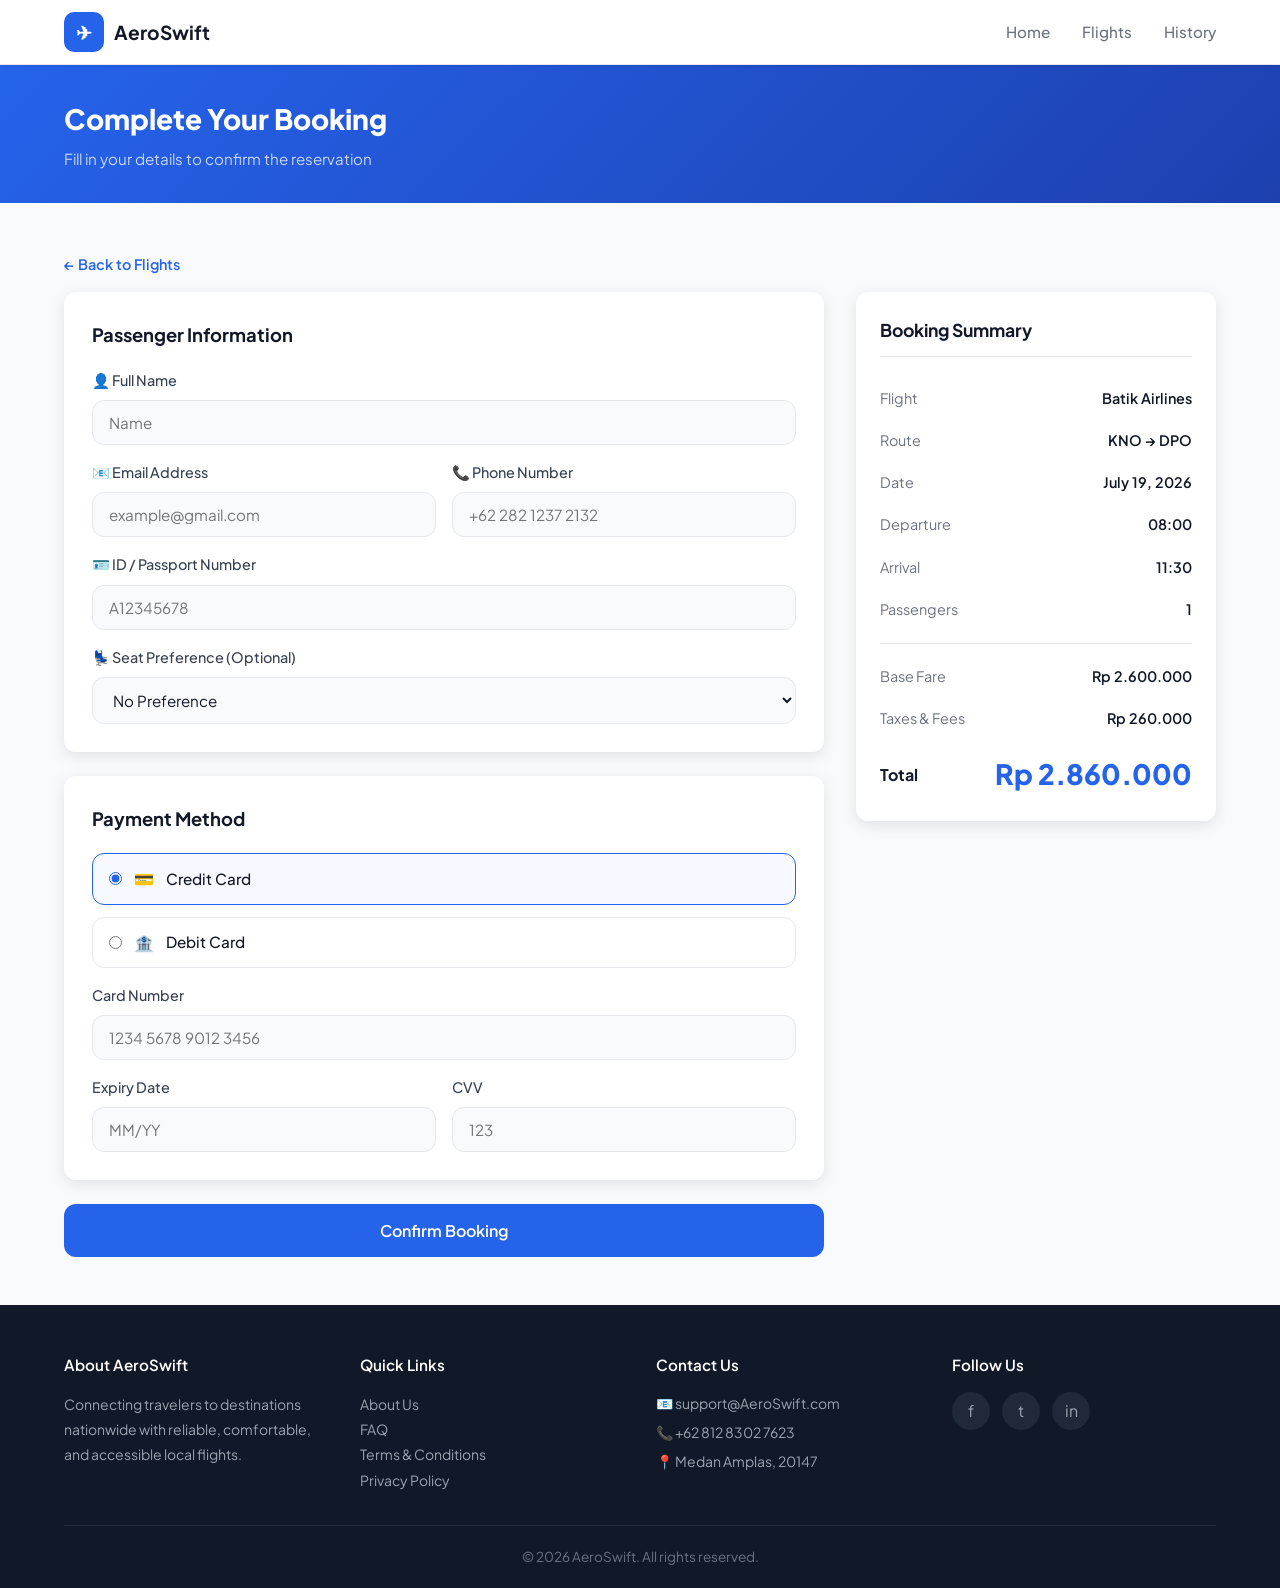
==== booking.html @ 76ec709b "Menambahkan file uts mengubah pengerjaan tim dari metode konvensional ke pengerjaan cloud berbasis g" ====
<!DOCTYPE html>
<html lang="en">
<head>
  <meta charset="UTF-8" />
  <meta name="viewport" content="width=device-width, initial-scale=1.0" />
  <title>AeroSwift – Complete Your Booking</title>
  <link rel="stylesheet" href="style.css" />
</head>
<body>

  <nav class="navbar">
    <div class="container navbar-inner">
      <a href="index.html" class="navbar-brand">
        <div class="brand-icon">✈</div>
        AeroSwift
      </a>
      <ul class="navbar-links">
        <li><a href="index.html">Home</a></li>
        <li><a href="flight.html">Flights</a></li>
        <li><a href="history.html">History</a></li>
    </div>
  </nav>

  <div class="page-header">
    <div class="container">
      <h1>Complete Your Booking</h1>
      <p>Fill in your details to confirm the reservation</p>
    </div>
  </div>

  <main>
    <section class="page-section">
      <div class="container">

        <a href="flight.html" class="back-link">← Back to Flights</a>

        <div class="booking-layout">

          <!-- LEFT: FORM -->
          <div>
            <form action="history.html" method="get">

              <!-- Passenger Information -->
              <div class="card booking-section">
                <div class="card-body">
                  <h2 class="card-title">Passenger Information</h2>
                  <div class="form-grid">
                    <div class="form-group full-width">
                      <label class="form-label" for="fullName">👤 Full Name</label>
                      <input type="text" id="fullName" name="fullName" class="form-input"
                             placeholder="Name" required />
                    </div>
                    <div class="form-group">
                      <label class="form-label" for="email">📧 Email Address</label>
                      <input type="email" id="email" name="email" class="form-input"
                             placeholder="example@gmail.com" required />
                    </div>
                    <div class="form-group">
                      <label class="form-label" for="phone">📞 Phone Number</label>
                      <input type="tel" id="phone" name="phone" class="form-input"
                             placeholder="+62 282 1237 2132" required />
                    </div>
                    <div class="form-group full-width">
                      <label class="form-label" for="idNumber">🪪 ID / Passport Number</label>
                      <input type="text" id="idNumber" name="idNumber" class="form-input"
                             placeholder="A12345678" required />
                    </div>
                    <div class="form-group full-width">
                      <label class="form-label" for="seatPref">💺 Seat Preference (Optional)</label>
                      <select id="seatPref" name="seatPref" class="form-select">
                        <option value="any">No Preference</option>
                        <option value="window">Window Seat</option>
                        <option value="aisle">Aisle Seat</option>
                        <option value="middle">Middle Seat</option>
                      </select>
                    </div>
                  </div>
                </div>
              </div>

              <!-- Payment Method -->
              <div class="card booking-section">
                <div class="card-body">
                  <h2 class="card-title">Payment Method</h2>

                  <label class="payment-option">
                    <input type="radio" name="paymentMethod" value="credit" checked />
                    💳 <span>Credit Card</span>
                  </label>
                  <label class="payment-option">
                    <input type="radio" name="paymentMethod" value="debit" />
                    🏦 <span>Debit Card</span>
                  </label>

                  <div class="form-grid" style="margin-top:1rem">
                    <div class="form-group full-width">
                      <label class="form-label" for="cardNumber">Card Number</label>
                      <input type="text" id="cardNumber" name="cardNumber" class="form-input"
                             placeholder="1234 5678 9012 3456" maxlength="19" required />
                    </div>
                    <div class="form-group">
                      <label class="form-label" for="expiry">Expiry Date</label>
                      <input type="text" id="expiry" name="expiry" class="form-input"
                             placeholder="MM/YY" maxlength="5" required />
                    </div>
                    <div class="form-group">
                      <label class="form-label" for="cvv">CVV</label>
                      <input type="text" id="cvv" name="cvv" class="form-input"
                             placeholder="123" maxlength="4" required />
                    </div>
                  </div>
                </div>
              </div>

              <button type="submit" class="btn btn-primary btn-full btn-lg">Confirm Booking</button>

            </form>
          </div>

          <!-- RIGHT: SUMMARY -->
          <div>
            <div class="booking-summary">
              <h2 class="section-heading">Booking Summary</h2>

              <div class="summary-row">
                <span class="label">Flight</span>
                <span class="value">Batik Airlines</span>
              </div>
              <div class="summary-row">
                <span class="label">Route</span>
                <span class="value">KNO → DPO</span>
              </div>
              <div class="summary-row">
                <span class="label">Date</span>
                <span class="value">July 19, 2026</span>
              </div>
              <div class="summary-row">
                <span class="label">Departure</span>
                <span class="value">08:00</span>
              </div>
              <div class="summary-row">
                <span class="label">Arrival</span>
                <span class="value">11:30</span>
              </div>
              <div class="summary-row">
                <span class="label">Passengers</span>
                <span class="value">1</span>
              </div>

              <hr class="summary-divider" />

              <div class="summary-row">
                <span class="label">Base Fare</span>
                <span class="value">Rp 2.600.000</span>
              </div>
              <div class="summary-row">
                <span class="label">Taxes &amp; Fees</span>
                <span class="value">Rp 260.000</span>
              </div>

              <div class="summary-total">
                <span class="label">Total</span>
                <span class="amount">Rp 2.860.000</span>
              </div>
            </div>
          </div>

        </div>
      </div>
    </section>
  </main>

  <footer id="contact">
    <div class="container">
      <div class="footer-grid">
        <div class="footer-col">
          <h4>About AeroSwift</h4>
          <p>Connecting travelers to destinations nationwide with reliable, comfortable, and accessible local flights.</p>
        </div>
        <div class="footer-col">
          <h4>Quick Links</h4>
          <ul>
            <li><a href="#">About Us</a></li>
            <li><a href="#">FAQ</a></li>
            <li><a href="#">Terms &amp; Conditions</a></li>
            <li><a href="#">Privacy Policy</a></li>
          </ul>
        </div>
        <div class="footer-col">
          <h4>Contact Us</h4>
          <div class="footer-contact-item">📧 support@AeroSwift.com</div>
          <div class="footer-contact-item">📞 +62 812 8302 7623</div>
          <div class="footer-contact-item">📍 Medan Amplas,  20147</div>
        </div>
        <div class="footer-col">
          <h4>Follow Us</h4>
          <div class="footer-social">
            <a href="https://www.facebook.com/">f</a>
            <a href="https://x.com/">t</a>
            <a href="https://linkedin.com/">in</a>
          </div>
        </div>
      </div>
      <div class="footer-bottom">&copy; 2026 AeroSwift. All rights reserved.</div>
    </div>
  </footer>

</body>
</html>
---- style.css ----
/*  Google Fonts  */
@import url('https://fonts.googleapis.com/css2?family=Plus+Jakarta+Sans:wght@400;500;600;700;800&display=swap');

/*  CSS Variables  */
:root {
  --primary:        #2563EB;
  --primary-dark:   #1D4ED8;
  --secondary:      #60A5FA;
  --bg:             #F8FAFC;
  --card:           #ffffff;
  --text:           #111827;
  --text-muted:     #6B7280;
  --border:         #E5E7EB;
  --success:        #16A34A;
  --success-bg:     #F0FDF4;
  --warning:        #D97706;
  --warning-bg:     #FFFBEB;
  --danger:         #DC2626;
  --danger-bg:      #FEF2F2;
  --radius:         0.75rem;
  --shadow-sm:      0 1px 3px rgba(0,0,0,.08);
  --shadow-md:      0 4px 16px rgba(0,0,0,.10);
  --shadow-lg:      0 8px 32px rgba(0,0,0,.14);
}


* {
  margin: 0;
  padding: 0;
  box-sizing: border-box;
}

html {
  font-size: 16px;
  scroll-behavior: smooth;
}

body {
  font-family: 'Plus Jakarta Sans', sans-serif;
  background: var(--bg);
  color: var(--text);
  line-height: 1.6;
  min-height: 100vh;
  display: flex;
  flex-direction: column;
}

a {
  color: inherit;
  text-decoration:none;
}

img {
  max-width: 100%;
  display: block;
}

button {
  cursor: pointer;
  font-family: inherit;
}

input, select, textarea {
  font-family: inherit;
}

/*  Layout  */
.container {
  max-width: 1200px;
  margin: 0 auto;
  padding: 0 1.5rem;
}

main {
  flex: 1;
}

.page-section {
  padding: 3rem 0;
}

/*  NAVBAR  */
.navbar {
  background: #fff;
  border-bottom: 1px solid var(--border);
  box-shadow: var(--shadow-sm);
  position: sticky;
  top: 0;
  z-index: 9999;
}

.navbar-inner {
  display: flex;
  align-items: center;
  justify-content: space-between;
  height: 64px;
}

.navbar-brand {
  display: flex;
  align-items: center;
  gap: .6rem;
  font-weight: 700;
  font-size: 1.2rem;
  color: var(--text);
}

.navbar-brand .brand-icon {
  width: 40px;
  height: 40px;
  background: var(--primary);
  border-radius: 10px;
  display: flex;
  align-items: center;
  justify-content: center;
  font-size: 1.2rem;
  color: white;
}

.navbar-links {
  display: flex;
  gap: 2rem;
  list-style: none;
}

.navbar-links a {
  color: var(--text-muted);
  font-weight: 500;
  font-size: .95rem;
  transition: color .2s;
  padding: .25rem 0;
  border-bottom: 2px solid transparent;
}

.navbar-links a:hover,
.navbar-links a.active {
  color: var(--primary);
  border-bottom-color: var(--primary);
}

/*  FOOTER  */
footer {
  background: #111827;
  color: #fff;
  margin-top: auto;
}

.footer-grid {
  display: grid;
  grid-template-columns: repeat(auto-fit, minmax(180px, 1fr));
  gap: 2rem;
  padding: 3rem 0 2rem;
}

.footer-col h4 {
  font-size: .95rem;
  font-weight: 600;
  margin-bottom: .9rem;
  color: #fff;
}

.footer-col p,
.footer-col li,
.footer-col a {
  font-size: .875rem;
  color: #9CA3AF;
  line-height: 1.8;
}

.footer-col ul { list-style: none; }

.footer-col a:hover { color: #fff; }

.footer-contact-item {
  display: flex;
  align-items: center;
  gap: .5rem;
  color: #9CA3AF;
  font-size: .875rem;
  margin-bottom: .4rem;
}

.footer-social {
  display: flex;
  gap: .75rem;
  margin-top: .5rem;
}

.footer-social a {
  width: 38px;
  height: 38px;
  background: #1F2937;
  border-radius: 50%;
  display: flex;
  align-items: center;
  justify-content: center;
  transition: background .2s;
  font-size: 1rem;
}

.footer-social a:hover { background: var(--primary); }

.footer-bottom {
  border-top: 1px solid #1F2937;
  padding: 1.25rem 0;
  text-align: center;
  color: #6B7280;
  font-size: .85rem;
}

/*  BUTTONS  */
.btn {
  display: inline-flex;
  align-items: center;
  justify-content: center;
  gap: .5rem;
  padding: .75rem 1.5rem;
  border-radius: var(--radius);
  font-weight: 600;
  font-size: .95rem;
  border: none;
  transition: background .2s, transform .1s, box-shadow .2s;
}

.btn:active { transform: scale(.98); }

.btn-primary {
  background: var(--primary);
  color: #fff;
}

.btn-primary:hover { background: var(--primary-dark); box-shadow: 0 4px 12px rgba(37,99,235,.35); }

.btn-outline {
  background: transparent;
  color: var(--text);
  border: 1.5px solid var(--border);
}

.btn-outline:hover { background: var(--bg); }

.btn-full { width: 100%; }

.btn-lg { padding: 1rem 2rem; font-size: 1rem; }

/*  FORM ELEMENTS  */
.form-group { display: flex; flex-direction: column; gap: .5rem; }

.form-label {
  font-size: .9rem;
  font-weight: 500;
  color: #374151;
  display: flex;
  align-items: center;
  gap: .4rem;
}

.form-input,
.form-select {
  width: 100%;
  padding: .75rem 1rem;
  background: #F9FAFB;
  border: 1.5px solid var(--border);
  border-radius: var(--radius);
  font-size: .95rem;
  color: var(--text);
  outline: none;
  transition: border-color .2s, box-shadow .2s;
}

.form-input:focus,
.form-select:focus {
  border-color: var(--primary);
  box-shadow: 0 0 0 3px rgba(37,99,235,.12);
  background: #fff;
}

/*  CARD  */
.card {
  background: var(--card);
  border-radius: var(--radius);
  box-shadow: var(--shadow-md);
  overflow: hidden;
}

.card-body { padding: 1.75rem; }

.card-title {
  font-size: 1.15rem;
  font-weight: 700;
  color: var(--text);
  margin-bottom: 1.25rem;
}

/*  BADGE  */
.badge {
  display: inline-flex;
  align-items: center;
  gap: .3rem;
  padding: .25rem .75rem;
  border-radius: 999px;
  font-size: .8rem;
  font-weight: 600;
}

.badge-success {
  background: var(--success-bg);
  color: var(--success);
}

.badge-warning {
  background: var(--warning-bg);
  color: var(--warning);
}

.badge-danger  {
  background: var(--danger-bg); 
  color: var(--danger); 
}

/* HOME PAGE */
.hero {
  background: linear-gradient(135deg, var(--primary) 0%, #1E40AF 60%, #312E81 100%);
  color: #fff;
  padding: 5rem 0 4rem;
  position: relative;
  overflow: hidden;
}

.hero::before {
  content: '';
  position: absolute;
  inset: 0;
  background: url("data:image/svg+xml,%3Csvg width='60' height='60' xmlns='http://www.w3.org/2000/svg'%3E%3Ccircle cx='30' cy='30' r='1.5' fill='rgba(255,255,255,.08)'/%3E%3C/svg%3E") repeat;
}

.hero-content { position: relative; z-index: 1; text-align: center; }

.hero h1 {
  font-size: clamp(2rem, 5vw, 3.25rem);
  font-weight: 800;
  margin-bottom: .75rem;
  letter-spacing: -.02em;
}

.hero p {
  font-size: 1.1rem;
  color: rgba(255,255,255,.8);
  margin-bottom: 2.5rem;
}

.search-form-card {
  background: #fff;
  border-radius: 1.25rem;
  box-shadow: var(--shadow-lg);
  padding: 2rem;
  max-width: 900px;
  margin: 0 auto;
}

.search-grid {
  display: grid;
  grid-template-columns: repeat(auto-fit, minmax(200px, 1fr));
  gap: 1.25rem;
  margin-bottom: 1.5rem;
}

/* Destinations Section */
.section-title {
  font-size: 1.75rem;
  font-weight: 800;
  color: var(--text);
  margin-bottom: 1.75rem;
}

.destinations-grid {
  display: grid;
  grid-template-columns: repeat(auto-fit, minmax(280px, 1fr));
  gap: 1.5rem;
}

.destination-card {
  background: var(--card);
  border-radius: var(--radius);
  box-shadow: var(--shadow-md);
  overflow: hidden;
  transition: transform .25s, box-shadow .25s;
}

.destination-card:hover {
  transform: translateY(-4px);
  box-shadow: var(--shadow-lg);
}

.destination-card img {
  width: 100%;
  height: 200px;
  object-fit: cover;
  display: block;
}

.destination-card-body { padding: 1.25rem; }

.destination-card-body h3 { font-weight: 700; font-size: 1.05rem; }
.destination-card-body p  { color: var(--text-muted); font-size: .875rem; margin-top: .2rem; }

.destination-card-footer {
  display: flex;
  align-items: center;
  justify-content: space-between;
  margin-top: 1rem;
}


.price-tag {
  font-size: 0.9rem;
  font-weight: 600;
  color: var(--primary);
  background: rgba(37, 99, 235, 0.1);
  padding: 6px 20px;
  border-radius: 999px;
  display: inline-block;
}


/*  TRAVEL VIDEO SECTION  */
.travel-video-section {
  padding-top: 3rem ;
  padding-bottom: 10rem;
  padding-left: 0;
  padding-right: 0;
}

.travel-video-wrapper {
  display: grid;
  grid-template-columns: 1.2fr 1fr;
  gap: 3rem;
  align-items: center;
}

.travel-video {
  position: relative;
  overflow: hidden;
  border-radius: 1.5rem;
  box-shadow:
  0 10px 30px rgba(0, 0, 0, 0.15),
  0 20px 60px rgba(37, 99, 235, 0.18);

}

.travel-video video {
  width: 100%;
  height: 100%;
  object-fit: cover;
  display: block;
  transform: scale(1.05);
}

.travel-content h2 {
  font-size: 2.2rem;
  line-height: 1.2;
  margin-bottom: 1rem;
  color: var(--primary-dark);
}

.travel-content p {
  color: var(--text-muted);
  margin-bottom: 1.5rem;
  font-size: 1rem;
}

.travel-features {
  display: flex;
  flex-direction: column;
  gap: 1rem;
  margin-bottom: 2rem;
}

.travel-feature {
  background: #fff;
  border: 1px solid var(--border);
  padding: 1rem 1.2rem;
  border-radius: var(--radius);
  font-weight: 600;
  box-shadow: var(--shadow-sm);
}




/* FLIGHT (SEARCH RESULTS) PAGE */
.results-layout {
  display: flex;
  gap: 1.5rem;
  align-items: flex-start;
}

.filters-panel {
  width: 280px;
  flex-shrink: 0;
  background: var(--card);
  border-radius: var(--radius);
  box-shadow: var(--shadow-md);
  padding: 1.5rem;
  position: sticky;
  top: 80px;
}

.filters-panel h3 {
  font-size: 1rem;
  font-weight: 700;
  margin-bottom: 1.5rem;
  display: flex;
  align-items: center;
  gap: .5rem;
}

.filter-group { margin-bottom: 1.5rem; }

.filter-group label {
  display: block;
  font-size: .875rem;
  font-weight: 600;
  color: #374151;
  margin-bottom: .6rem;
}

.filter-group input[type="range"] {
  width: 100%;
  accent-color: var(--primary);
}

.range-labels {
  display: flex;
  justify-content: space-between;
  font-size: .8rem;
  color: var(--text-muted);
  margin-top: .25rem;
}

.flights-list { flex: 1; display: flex; flex-direction: column; gap: 1rem; }

.flight-card {
  background: var(--card);
  border-radius: var(--radius);
  box-shadow: var(--shadow-md);
  padding: 1.5rem;
  display: flex;
  align-items: center;
  justify-content: space-between;
  gap: 1rem;
  transition: box-shadow .2s;
}

.flight-card-sold {
  background: var(--card);
  border-radius: var(--radius);
  box-shadow: var(--shadow-md);
  padding: 1.5rem;
  display: flex;
  align-items: center;
  justify-content: space-between;
  gap: 1rem;
  position: relative;
  overflow: hidden;
  pointer-events: none;
}

/* semua isi card jadi abu */
.flight-card-sold > * {
  filter: grayscale(100%);
  opacity: 0.7;
}

/* badge sold out  */
.flight-card-sold::before {
  content: "SOLD OUT";
  position: absolute;
  top: 15px;
  right: -35px;

  background: rgb(196, 27, 27);
  color: white;

  padding: 0.4rem 3rem;
  font-size: 0.8rem;
  font-weight: 700;
  letter-spacing: 1px;

  transform: rotate(35deg);

  z-index: 10;
}

.flight-card:hover { box-shadow: var(--shadow-lg); }

.flight-card-left {
  display: flex;
  align-items: center;
  gap: 1.25rem;
  flex: 1;
}

.airline-logo { font-size: 2.5rem; }

.flight-info { flex: 1; }

.airline-name { font-weight: 700; margin-bottom: .5rem; }

.flight-times {
  display: flex;
  align-items: center;
  gap: 1.5rem;
}

.time-block { text-align: center; }

.time-big { font-size: 1.4rem; font-weight: 800; }
.time-sub { font-size: .8rem; color: var(--text-muted); margin-top: .15rem; }

.flight-route-line {
  flex: 1;
  display: flex;
  flex-direction: column;
  align-items: center;
  gap: .2rem;
}

.route-label { font-size: .8rem; color: var(--text-muted); }

.route-track {
  width: 100%;
  height: 2px;
  background: var(--border);
  position: relative;
}

.route-track::after {
  content: '✈';
  position: absolute;
  top: 50%;
  left: 50%;
  transform: translate(-50%, -50%);
  background: #fff;
  color: var(--primary);
  font-size: .85rem;
  padding: 0 4px;
}

.flight-card-right {
  display: flex;
  flex-direction: column;
  align-items: flex-end;
  gap: .75rem;
}

.flight-price {
  font-size: 1.3rem;
  font-weight: 800;
  color: var(--primary);
}

/*  FLIGHT DETAIL PAGE  */
.back-link {
  display: inline-flex;
  align-items: center;
  gap: .4rem;
  color: var(--primary);
  font-weight: 600;
  font-size: .9rem;
  margin-bottom: 1rem;
  transition: opacity .2s;
}
.back-link:hover { opacity: .7; }

.detail-grid {
  display: grid;
  grid-template-columns: 1fr 1fr 1fr;
  gap: 2rem;
  margin-bottom: 2rem;
  text-align: center;
}

.detail-col .label { font-size: .875rem; color: var(--text-muted); margin-bottom: .4rem; }
.detail-col .big-time { font-size: 2.25rem; font-weight: 800; }
.detail-col .city    { color: var(--text-muted); font-size: .9rem; margin-top: .2rem; }

.detail-center-col {
  display: flex;
  flex-direction: column;
  align-items: center;
  justify-content: center;
}

.detail-meta-grid {
  display: grid;
  grid-template-columns: 1fr 1fr;
  gap: 1rem;
  padding: 1.25rem;
  background: var(--bg);
  border-radius: var(--radius);
}

.meta-item {
  display: flex;
  align-items: flex-start;
  gap: .75rem;
}

.meta-icon { font-size: 1.1rem; color: var(--primary); margin-top: .15rem; }

.meta-label { font-size: .8rem; color: var(--text-muted); }
.meta-value { font-weight: 600; font-size: .95rem; }

.info-row {
  display: flex;
  justify-content: space-between;
  align-items: center;
  padding: .85rem 0;
  border-bottom: 1px solid var(--border);
  font-size: .95rem;
}

.info-row:last-child { border-bottom: none; }
.info-row span:first-child { color: var(--text-muted); }
.info-row span:last-child  { font-weight: 600; }

.price-summary { border-top: 1px solid var(--border); padding-top: 1rem; margin-top: 1rem; }
.price-row { display: flex; justify-content: space-between; margin-bottom: .5rem; }
.price-row.total { font-weight: 800; font-size: 1.1rem; padding-top: .75rem; border-top: 1px solid var(--border); margin-top: .75rem; }
.price-row.total .amount { color: var(--primary); font-size: 1.6rem; }

/*  BOOKING PAGE  */
.booking-layout {
  display: grid;
  grid-template-columns: 1fr 360px;
  gap: 2rem;
  align-items: flex-start;
}

.booking-section { margin-bottom: 1.5rem; }

.section-heading {
  font-size: 1.1rem;
  font-weight: 700;
  margin-bottom: 1.25rem;
  padding-bottom: .75rem;
  border-bottom: 1px solid var(--border);
}

.form-grid { display: grid; grid-template-columns: 1fr 1fr; gap: 1rem; }
.form-grid .full-width { grid-column: 1 / -1; }

.payment-option {
  display: flex;
  align-items: center;
  gap: .75rem;
  padding: .75rem 1rem;
  border: 1.5px solid var(--border);
  border-radius: var(--radius);
  cursor: pointer;
  margin-bottom: .75rem;
  transition: border-color .2s;
}

.payment-option:has(input:checked) {
  border-color: var(--primary);
  background: rgba(37,99,235,.04);
}

.payment-option input { accent-color: var(--primary); }
.payment-option span { font-weight: 500; font-size: .95rem; }

/* Booking Summary Sidebar */
.booking-summary {
  background: var(--card);
  border-radius: var(--radius);
  box-shadow: var(--shadow-md);
  padding: 1.5rem;
  position: sticky;
  top: 80px;
}

.summary-row {
  display: flex;
  justify-content: space-between;
  padding: .6rem 0;
  font-size: .9rem;
}

.summary-row .label { color: var(--text-muted); }
.summary-row .value { font-weight: 600; }

.summary-divider { border: none; border-top: 1px solid var(--border); margin: .75rem 0; }

.summary-total {
  display: flex;
  justify-content: space-between;
  align-items: center;
  padding-top: .75rem;
}

.summary-total .label { font-weight: 700; font-size: 1rem; }
.summary-total .amount { font-size: 1.75rem; font-weight: 800; color: var(--primary); }

/* ==========================================
   HISTORY PAGE
   ========================================== */
.history-card {
  background: var(--card);
  border-radius: var(--radius);
  box-shadow: var(--shadow-md);
  overflow: hidden;
  transition: box-shadow .2s;
}

.history-card:hover { box-shadow: var(--shadow-lg); }

.history-card-header {
  display: flex;
  justify-content: space-between;
  align-items: flex-start;
  padding: 1.5rem 1.5rem .75rem;
}

.booking-airline { font-size: 1.15rem; font-weight: 700; }
.booking-id      { font-size: .8rem; color: var(--text-muted); margin-top: .2rem; }
.booking-price   { font-size: 1.6rem; font-weight: 800; color: var(--primary); }

.history-card-meta {
  display: grid;
  grid-template-columns: repeat(auto-fit, minmax(180px, 1fr));
  gap: 1rem;
  padding: .75rem 1.5rem 1.25rem;
}

.meta-item-history {
  display: flex;
  align-items: flex-start;
  gap: .6rem;
}

.meta-item-history .icon {
  color: var(--primary);
  font-size: .95rem;
  margin-top: .2rem;
}

.meta-item-history .info-label {
  font-size: .78rem;
  color: var(--text-muted);
}

.meta-item-history .info-value {
  font-size: .9rem;
  font-weight: 600;
  margin-top: .1rem;
}

.history-card-actions {
  display: flex;
  gap: .75rem;
  padding: 1rem 1.5rem;
  border-top: 1px solid var(--border);
}

.history-card-actions .btn { flex: 1; padding: .65rem 1rem; font-size: .9rem; }

/* Empty State */
.empty-state {
  text-align: center;
  padding: 5rem 2rem;
  background: var(--card);
  border-radius: var(--radius);
  box-shadow: var(--shadow-md);
}

.empty-state .empty-icon { font-size: 4rem; margin-bottom: 1rem; opacity: .4; }
.empty-state h2 { font-size: 1.25rem; font-weight: 700; margin-bottom: .5rem; }
.empty-state p  { color: var(--text-muted); margin-bottom: 1.5rem; }

/* Modal */
.modal-overlay {
  position: fixed;
  inset: 0;
  background: rgba(0,0,0,.55);
  display: flex;
  align-items: center;
  justify-content: center;
  z-index: 500;
  padding: 1rem;
  opacity: 0;
  pointer-events: none;
  transition: opacity .25s;
}

.modal-overlay.open {
  opacity: 1;
  pointer-events: all;
}

.modal {
  background: #fff;
  border-radius: 1rem;
  box-shadow: var(--shadow-lg);
  max-width: 600px;
  width: 100%;
  max-height: 90vh;
  overflow-y: auto;
}

.modal-header {
  display: flex;
  justify-content: space-between;
  align-items: flex-start;
  padding: 1.5rem;
  border-bottom: 1px solid var(--border);
}

.modal-header h2 { font-size: 1.3rem; font-weight: 700; }
.modal-header p  { color: var(--text-muted); font-size: .85rem; margin-top: .2rem; }

.modal-close {
  background: none;
  border: none;
  font-size: 1.5rem;
  color: var(--text-muted);
  line-height: 1;
  cursor: pointer;
  transition: color .2s;
}
.modal-close:hover { color: var(--text); }

.modal-body { padding: 1.5rem; }

.modal-status {
  display: flex;
  align-items: center;
  justify-content: space-between;
  padding: .85rem 1rem;
  background: var(--success-bg);
  border-radius: var(--radius);
  margin-bottom: 1.25rem;
  font-weight: 600;
  color: var(--success);
}

.modal-footer {
  display: flex;
  gap: .75rem;
  margin-top: 1.5rem;
}

.modal-footer .btn { flex: 1; }

/* PAGE HEADER (inner pages) */
.page-header {
  background: linear-gradient(135deg, var(--primary), #1E40AF);
  color: #fff;
  padding: 2rem 0;
}

.page-header h1 { font-size: 1.75rem; font-weight: 800; }
.page-header p   { color: rgba(255,255,255,.75); margin-top: .3rem; font-size: .95rem; }

/*  TOAST / NOTIFICATION  */
.toast {
  position: fixed;
  bottom: 2rem;
  right: 2rem;
  background: #1F2937;
  color: #fff;
  padding: .9rem 1.4rem;
  border-radius: var(--radius);
  box-shadow: var(--shadow-lg);
  font-size: .9rem;
  font-weight: 500;
  z-index: 999;
  transform: translateY(4rem);
  opacity: 0;
  transition: transform .3s, opacity .3s;
}

.toast.show { transform: translateY(0); opacity: 1; }

/* RESPONSIVE */
@media (max-width: 1024px) {
  .booking-layout { grid-template-columns: 1fr; }
  .booking-summary { position: static; }
}

@media (max-width: 768px) {
  .results-layout { flex-direction: column; }
  .filters-panel  { width: 100%; position: static; }

  .detail-grid { grid-template-columns: 1fr; }

  .flight-card { flex-direction: column; align-items: stretch; }
  .flight-card-right { flex-direction: row; align-items: center; justify-content: space-between; }

  .navbar-links { gap: 1.2rem; }
}

@media (max-width: 600px) {
  .navbar-links { display: none; }
  .search-grid  { grid-template-columns: 1fr; }
  .form-grid    { grid-template-columns: 1fr; }
  .history-card-meta { grid-template-columns: 1fr 1fr; }
}

@media (max-width: 900px) {
  .travel-video-wrapper {
    grid-template-columns: 1fr;
  }

  .travel-content h2 {
    font-size: 1.8rem;
  }
}

.detail-panel {
  display: none;
}

.detail-panel:target {
  display: block;
}
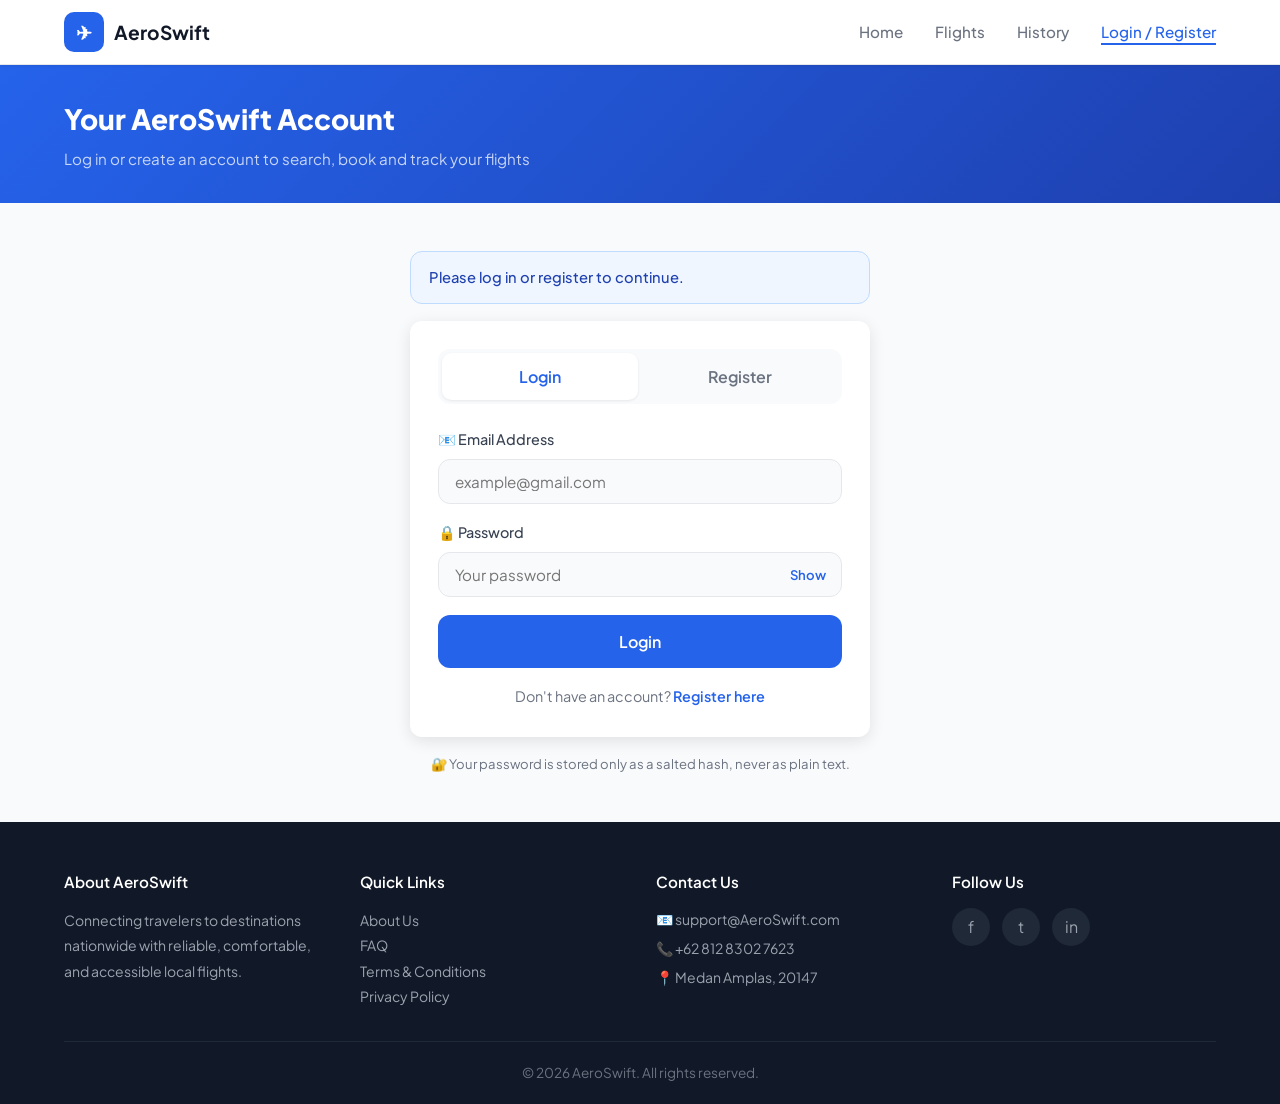
==== commit 36839cdb: "perubahan fitur" ====
--- a/booking.html
+++ b/booking.html
@@ -5,26 +5,37 @@
   <meta name="viewport" content="width=device-width, initial-scale=1.0" />
   <title>AeroSwift – Complete Your Booking</title>
   <link rel="stylesheet" href="style.css" />
+  <script src="data.js"></script>
+  <script src="auth.js"></script>
+  <script>Auth.requireLogin();</script>
 </head>
 <body>
-
   <nav class="navbar">
     <div class="container navbar-inner">
       <a href="index.html" class="navbar-brand">
         <div class="brand-icon">✈</div>
         AeroSwift
       </a>
+
+      <input type="checkbox" id="menu-toggle" class="menu-toggle">
+      <label for="menu-toggle" class="hamburger">
+        <span></span>
+        <span></span>
+        <span></span>
+      </label>
+
       <ul class="navbar-links">
         <li><a href="index.html">Home</a></li>
-        <li><a href="flight.html">Flights</a></li>
+        <li><a href="flight.html" class="active">Flights</a></li>
         <li><a href="history.html">History</a></li>
+      </ul>
     </div>
   </nav>
 
   <div class="page-header">
     <div class="container">
       <h1>Complete Your Booking</h1>
-      <p>Fill in your details to confirm the reservation</p>
+      <p>Fill in your details, choose your seats and pay to confirm the reservation</p>
     </div>
   </div>
 
@@ -32,49 +43,63 @@
     <section class="page-section">
       <div class="container">
 
-        <a href="flight.html" class="back-link">← Back to Flights</a>
-
-        <div class="booking-layout">
+        <a href="flight.html" class="back-link" id="backLink">← Back to Flights</a>
+
+        <div id="bookingError" class="empty-state" hidden>
+          <div class="empty-icon">⚠️</div>
+          <h2>We couldn't open this booking</h2>
+          <p id="bookingErrorMsg"></p>
+          <a href="flight.html" class="btn btn-primary" style="margin-top:1rem">Back to Flights</a>
+        </div>
+
+        <div class="booking-layout" id="bookingLayout">
 
           <!-- LEFT: FORM -->
           <div>
-            <form action="history.html" method="get">
-
-              <!-- Passenger Information -->
+            <form id="bookingForm" novalidate>
+
+              <div id="formAlert" class="alert alert-danger" role="alert" hidden></div>
+
+              <!-- Passenger Information (one card per passenger, generated by script.js) -->
               <div class="card booking-section">
                 <div class="card-body">
                   <h2 class="card-title">Passenger Information</h2>
+                  <div id="paxContainer"></div>
+                </div>
+              </div>
+
+              <!-- Contact -->
+              <div class="card booking-section">
+                <div class="card-body">
+                  <h2 class="card-title">Contact Details</h2>
                   <div class="form-grid">
-                    <div class="form-group full-width">
-                      <label class="form-label" for="fullName">👤 Full Name</label>
-                      <input type="text" id="fullName" name="fullName" class="form-input"
-                             placeholder="Name" required />
-                    </div>
                     <div class="form-group">
                       <label class="form-label" for="email">📧 Email Address</label>
-                      <input type="email" id="email" name="email" class="form-input"
-                             placeholder="example@gmail.com" required />
+                      <input type="email" id="email" name="email" class="form-input" placeholder="example@gmail.com" autocomplete="email" />
+                      <div class="field-error" id="emailErr" role="alert"></div>
                     </div>
                     <div class="form-group">
                       <label class="form-label" for="phone">📞 Phone Number</label>
-                      <input type="tel" id="phone" name="phone" class="form-input"
-                             placeholder="+62 282 1237 2132" required />
-                    </div>
-                    <div class="form-group full-width">
-                      <label class="form-label" for="idNumber">🪪 ID / Passport Number</label>
-                      <input type="text" id="idNumber" name="idNumber" class="form-input"
-                             placeholder="A12345678" required />
-                    </div>
-                    <div class="form-group full-width">
-                      <label class="form-label" for="seatPref">💺 Seat Preference (Optional)</label>
-                      <select id="seatPref" name="seatPref" class="form-select">
-                        <option value="any">No Preference</option>
-                        <option value="window">Window Seat</option>
-                        <option value="aisle">Aisle Seat</option>
-                        <option value="middle">Middle Seat</option>
-                      </select>
+                      <input type="tel" id="phone" name="phone" class="form-input" placeholder="+62 812 3456 7890" autocomplete="tel" />
+                      <div class="field-error" id="phoneErr" role="alert"></div>
                     </div>
                   </div>
+                </div>
+              </div>
+
+              <!-- Seats -->
+              <div class="card booking-section">
+                <div class="card-body">
+                  <h2 class="card-title">Seat Selection</h2>
+                  <p class="muted-text" id="seatHelp">Choose a passenger, then click an available seat.</p>
+                  <div class="seat-tabs" id="seatTabs" role="tablist"></div>
+                  <div class="seat-legend">
+                    <span><i class="seat-sample"></i> Available</span>
+                    <span><i class="seat-sample selected"></i> Selected</span>
+                    <span><i class="seat-sample taken"></i> Occupied</span>
+                  </div>
+                  <div class="seat-map" id="seatMap" aria-label="Seat map"></div>
+                  <div class="field-error" id="seatsErr" role="alert"></div>
                 </div>
               </div>
 
@@ -95,24 +120,28 @@
                   <div class="form-grid" style="margin-top:1rem">
                     <div class="form-group full-width">
                       <label class="form-label" for="cardNumber">Card Number</label>
-                      <input type="text" id="cardNumber" name="cardNumber" class="form-input"
-                             placeholder="1234 5678 9012 3456" maxlength="19" required />
+                      <input type="text" id="cardNumber" name="cardNumber" class="form-input" inputmode="numeric"
+                             placeholder="1234 5678 9012 3456" maxlength="19" autocomplete="cc-number" />
+                      <div class="field-error" id="cardNumberErr" role="alert"></div>
                     </div>
                     <div class="form-group">
                       <label class="form-label" for="expiry">Expiry Date</label>
-                      <input type="text" id="expiry" name="expiry" class="form-input"
-                             placeholder="MM/YY" maxlength="5" required />
+                      <input type="text" id="expiry" name="expiry" class="form-input" inputmode="numeric"
+                             placeholder="MM/YY" maxlength="5" autocomplete="cc-exp" />
+                      <div class="field-error" id="expiryErr" role="alert"></div>
                     </div>
                     <div class="form-group">
                       <label class="form-label" for="cvv">CVV</label>
-                      <input type="text" id="cvv" name="cvv" class="form-input"
-                             placeholder="123" maxlength="4" required />
+                      <input type="password" id="cvv" name="cvv" class="form-input" inputmode="numeric"
+                             placeholder="123" maxlength="3" autocomplete="cc-csc" />
+                      <div class="field-error" id="cvvErr" role="alert"></div>
                     </div>
                   </div>
-                </div>
-              </div>
-
-              <button type="submit" class="btn btn-primary btn-full btn-lg">Confirm Booking</button>
+                  <p class="muted-text" style="margin-top:.75rem">🔒 Card details are used only to process this payment. Only the last 4 digits are kept and the CVV is never stored.</p>
+                </div>
+              </div>
+
+              <button type="submit" class="btn btn-primary btn-full btn-lg" id="payBtn">Pay &amp; Confirm Booking</button>
 
             </form>
           </div>
@@ -122,45 +151,22 @@
             <div class="booking-summary">
               <h2 class="section-heading">Booking Summary</h2>
 
-              <div class="summary-row">
-                <span class="label">Flight</span>
-                <span class="value">Batik Airlines</span>
-              </div>
-              <div class="summary-row">
-                <span class="label">Route</span>
-                <span class="value">KNO → DPO</span>
-              </div>
-              <div class="summary-row">
-                <span class="label">Date</span>
-                <span class="value">July 19, 2026</span>
-              </div>
-              <div class="summary-row">
-                <span class="label">Departure</span>
-                <span class="value">08:00</span>
-              </div>
-              <div class="summary-row">
-                <span class="label">Arrival</span>
-                <span class="value">11:30</span>
-              </div>
-              <div class="summary-row">
-                <span class="label">Passengers</span>
-                <span class="value">1</span>
-              </div>
+              <div class="summary-row"><span class="label">Flight</span><span class="value" id="summaryAirline">–</span></div>
+              <div class="summary-row"><span class="label">Route</span><span class="value" id="summaryRoute">–</span></div>
+              <div class="summary-row"><span class="label">Date</span><span class="value" id="summaryDate">–</span></div>
+              <div class="summary-row"><span class="label">Departure</span><span class="value" id="summaryDepart">–</span></div>
+              <div class="summary-row"><span class="label">Arrival</span><span class="value" id="summaryArrive">–</span></div>
+              <div class="summary-row"><span class="label">Passengers</span><span class="value" id="summaryPax">–</span></div>
+              <div class="summary-row"><span class="label">Seats</span><span class="value" id="summarySeats">–</span></div>
 
               <hr class="summary-divider" />
 
-              <div class="summary-row">
-                <span class="label">Base Fare</span>
-                <span class="value">Rp 2.600.000</span>
-              </div>
-              <div class="summary-row">
-                <span class="label">Taxes &amp; Fees</span>
-                <span class="value">Rp 260.000</span>
-              </div>
+              <div class="summary-row"><span class="label" id="summaryBaseLabel">Base Fare</span><span class="value" id="summaryBaseFare">–</span></div>
+              <div class="summary-row"><span class="label">Taxes &amp; Fees (10%)</span><span class="value" id="summaryTaxes">–</span></div>
 
               <div class="summary-total">
                 <span class="label">Total</span>
-                <span class="amount">Rp 2.860.000</span>
+                <span class="amount" id="summaryTotal">–</span>
               </div>
             </div>
           </div>
@@ -204,6 +210,6 @@
       <div class="footer-bottom">&copy; 2026 AeroSwift. All rights reserved.</div>
     </div>
   </footer>
-
+<script src="script.js"></script>
 </body>
 </html>
--- a/style.css
+++ b/style.css
@@ -22,6 +22,7 @@
   --shadow-sm:      0 1px 3px rgba(0,0,0,.08);
   --shadow-md:      0 4px 16px rgba(0,0,0,.10);
   --shadow-lg:      0 8px 32px rgba(0,0,0,.14);
+  --overlay-dark:   rgba(15,23,42,.65);
 }
 
 
@@ -130,14 +131,9 @@
   font-size: .95rem;
   transition: color .2s;
   padding: .25rem 0;
-  border-bottom: 2px solid transparent;
-}
-
-.navbar-links a:hover,
-.navbar-links a.active {
-  color: var(--primary);
-  border-bottom-color: var(--primary);
-}
+
+}
+
 
 /*  FOOTER  */
 footer {
@@ -1003,7 +999,7 @@
 }
 
 @media (max-width: 600px) {
-  .navbar-links { display: none; }
+
   .search-grid  { grid-template-columns: 1fr; }
   .form-grid    { grid-template-columns: 1fr; }
   .history-card-meta { grid-template-columns: 1fr 1fr; }
@@ -1019,10 +1015,585 @@
   }
 }
 
-.detail-panel {
+.menu-toggle {
   display: none;
 }
 
-.detail-panel:target {
+
+
+/* HOVER UNTUK NAVIGASI DEKSTOP */
+@media (min-width: 769px){ 
+
+  .navbar-links a {
+    position: relative;
+  }
+
+  .navbar-links a::after {
+    content: '';
+    position: absolute;
+    bottom: 0;
+    left: 0;
+    width: 100%;
+    height: 2px; 
+    background-color: var(--primary);
+    transform: scaleX(0); 
+    transform-origin: bottom right;
+    transition: transform 0.3s ease-out; 
+  }
+
+  .navbar-links a:hover,
+  .navbar-links a.active {
+    color: var(--primary);
+  }
+
+  .navbar-links a:hover::after,
+  .navbar-links a.active::after {
+    transform: scaleX(1); 
+    transform-origin: bottom left;
+  }
+}
+
+/* HOVER UNTUK NAVIGASI MOBILE */
+
+.hamburger {
+  display: none;
+  flex-direction: column;
+  gap: 5px;
+  cursor: pointer;
+  z-index: 1000; 
+}
+
+
+.hamburger span {
   display: block;
-}
+  width: 25px;
+  height: 3px;
+  background-color: var(--text);
+  border-radius: 3px;
+  transition: transform 0.3s, opacity 0.3s;
+}
+
+@media (max-width: 768px) {
+  .hamburger {
+    display: flex; 
+  }
+
+ 
+  .navbar-links {
+    position: absolute;
+    top: 64px; 
+    left: 0;
+    width: 100%;
+    background-color: #fff;
+    flex-direction: column;
+    gap: 0;
+    padding: 1rem 0;
+    box-shadow: var(--shadow-md);
+    transform: translateY(-150%); 
+    opacity: 0;
+    transition: transform 0.3s ease-in-out, opacity 0.3s ease-in-out;
+    z-index: 999999;
+  }
+
+  .navbar-links li {
+    width: 100%;
+    text-align: center;
+  }
+
+  .navbar-links a {
+    display: block;
+    padding: 1rem;
+  }
+
+  .navbar-links a:hover,
+  .navbar-links a.active {
+    color: var(--primary);
+    background-color: #f2f8ff; /* Efek highlight background khusus HP */
+  }
+
+  .menu-toggle:checked ~ .navbar-links {
+    transform: translateY(0);
+    opacity: 1;
+  }
+
+ 
+  .menu-toggle:checked ~ .hamburger span:nth-child(1) {
+    transform: translateY(8px) rotate(45deg);
+  }
+  .menu-toggle:checked ~ .hamburger span:nth-child(2) {
+    opacity: 0;
+  }
+  .menu-toggle:checked ~ .hamburger span:nth-child(3) {
+    transform: translateY(-8px) rotate(-45deg);
+  }
+}
+
+.resize-animation-stopper * {
+  animation: none !important;
+  transition: none !important;
+}
+
+
+/* ==========================================================
+   TICKET CONFIRMATION MODAL (boarding-pass style)
+   ========================================================== */
+
+/* Full-screen backdrop — flex centers the ticket card on all
+   screen sizes. overflow-y lives here (not on the card) so the
+   perforation notches below are still free to poke past the
+   card's edges instead of being clipped. */
+.ticket-overlay{
+    display: none;
+
+    position: fixed;
+    top: 0;
+    right: 0;
+    bottom: 0;
+    left: 0;
+
+    background: var(--overlay-dark);
+    backdrop-filter: blur(2px);
+
+    justify-content: center;
+    align-items: center;
+    overflow-y: auto;
+
+    padding: 2rem 1.25rem;
+
+    z-index: 10000;
+}
+
+.ticket-card{
+    width: 100%;
+    max-width: 420px;
+    margin: auto;
+
+    background: var(--card);
+    border-radius: 1.25rem;
+    box-shadow: var(--shadow-lg);
+
+    animation: ticketPopIn .32s cubic-bezier(.22,1,.36,1);
+}
+
+@keyframes ticketPopIn{
+    from{ opacity: 0; transform: translateY(18px) scale(.96); }
+    to  { opacity: 1; transform: translateY(0)     scale(1);  }
+}
+
+/* Header band */
+.ticket-header{
+    display: flex;
+    align-items: center;
+    justify-content: space-between;
+
+    background: linear-gradient(135deg, var(--primary), #1E40AF);
+    color: #fff;
+    padding: 1.1rem 1.5rem;
+    border-radius: 1.25rem 1.25rem 0 0;
+}
+
+.ticket-header-brand{
+    display: flex;
+    align-items: center;
+    gap: .5rem;
+    font-weight: 700;
+    font-size: 1rem;
+}
+
+.ticket-plane{ font-size: 1.15rem; }
+
+.ticket-header-label{
+    font-size: .68rem;
+    font-weight: 700;
+    letter-spacing: 1px;
+    text-transform: uppercase;
+    background: rgba(255,255,255,.18);
+    padding: .3rem .65rem;
+    border-radius: 999px;
+}
+
+/* Body: passenger + route + flight detail grid */
+.ticket-body{ padding: 1.5rem; }
+
+.ticket-passenger-label{
+    font-size: .7rem;
+    font-weight: 700;
+    letter-spacing: 1px;
+    text-transform: uppercase;
+    color: var(--text-muted);
+    margin-bottom: .25rem;
+}
+
+.ticket-passenger-name{
+    font-size: 1.15rem;
+    font-weight: 800;
+    margin-bottom: 1.35rem;
+}
+
+.ticket-route{
+    display: flex;
+    align-items: center;
+    gap: 1rem;
+    margin-bottom: 1.35rem;
+}
+
+.ticket-route-block{ text-align: center; }
+.ticket-route-code{ font-size: 1.85rem; font-weight: 800; letter-spacing: .5px; }
+.ticket-route-time{ font-size: .8rem; color: var(--text-muted); margin-top: .15rem; }
+
+.ticket-route-line{
+    flex: 1;
+    height: 2px;
+    background: var(--border);
+    position: relative;
+}
+
+.ticket-route-line::after{
+    content: '✈';
+    position: absolute;
+    top: 50%;
+    left: 50%;
+    transform: translate(-50%,-50%);
+    background: var(--card);
+    color: var(--primary);
+    font-size: .9rem;
+    padding: 0 .4rem;
+}
+
+.ticket-grid{
+    display: grid;
+    grid-template-columns: 1fr 1fr;
+    gap: 1.1rem;
+    padding-top: 1.25rem;
+    border-top: 1px solid var(--border);
+}
+
+.ticket-field-label{
+    font-size: .68rem;
+    font-weight: 700;
+    letter-spacing: .8px;
+    text-transform: uppercase;
+    color: var(--text-muted);
+    margin-bottom: .25rem;
+}
+
+.ticket-field-value{ font-size: .95rem; font-weight: 700; }
+
+.ticket-contact{
+    margin-top: 1.25rem;
+    padding-top: 1rem;
+    border-top: 1px solid var(--border);
+    font-size: .8rem;
+    color: var(--text-muted);
+    display: flex;
+    flex-direction: column;
+    gap: .3rem;
+}
+
+/* Perforation — dashed tear-line with die-cut circles that use
+   the same color as the overlay so they read as cut-outs */
+.ticket-perforation{
+    position: relative;
+    border-top: 2px dashed var(--border);
+    margin: 0 1.5rem;
+}
+
+.ticket-perforation::before,
+.ticket-perforation::after{
+    content: '';
+    position: absolute;
+    top: 50%;
+    transform: translateY(-50%);
+    width: 26px;
+    height: 26px;
+    background: var(--overlay-dark);
+    border-radius: 50%;
+}
+
+.ticket-perforation::before{ left: -1.5rem;  margin-left: -13px; }
+.ticket-perforation::after { right: -1.5rem; margin-right: -13px; }
+
+/* Stub — barcode + booking reference + total */
+.ticket-stub{
+    background: var(--bg);
+    padding: 1.35rem 1.5rem;
+}
+
+.ticket-barcode{
+    height: 32px;
+    border-radius: 3px;
+    margin-bottom: .9rem;
+    opacity: .8;
+    background: repeating-linear-gradient(
+        to right,
+        var(--text) 0px, var(--text) 2px,
+        transparent 2px, transparent 4px,
+        var(--text) 4px, var(--text) 5px,
+        transparent 5px, transparent 8px,
+        var(--text) 8px, var(--text) 11px,
+        transparent 11px, transparent 13px
+    );
+}
+
+.ticket-stub-row{
+    display: flex;
+    justify-content: space-between;
+    align-items: flex-end;
+}
+
+.ticket-ref-label,
+.ticket-total-label{
+    font-size: .68rem;
+    font-weight: 700;
+    letter-spacing: .8px;
+    text-transform: uppercase;
+    color: var(--text-muted);
+    margin-bottom: .25rem;
+}
+
+.ticket-ref-value{ font-size: 1rem; font-weight: 800; letter-spacing: 1px; }
+.ticket-total-value{ font-size: 1.3rem; font-weight: 800; color: var(--primary); }
+
+/* Actions */
+.ticket-actions{
+    display: flex;
+    gap: .75rem;
+    padding: 1.25rem 1.5rem;
+    border-top: 1px solid var(--border);
+}
+
+.ticket-actions .btn{ flex: 1; }
+
+@media (max-width: 480px){
+    .ticket-route-code{ font-size: 1.5rem; }
+    .ticket-header,
+    .ticket-body,
+    .ticket-stub,
+    .ticket-actions{ padding-left: 1.25rem; padding-right: 1.25rem; }
+}
+
+/* ==========================================================
+   BOOKING DETAIL MODAL (history page — clean table view)
+   Reuses .ticket-overlay for the centered, full-screen backdrop.
+   ========================================================== */
+.detail-modal-card{
+    width: 100%;
+    max-width: 480px;
+    margin: auto;
+
+    background: var(--card);
+    border-radius: 1.25rem;
+    box-shadow: var(--shadow-lg);
+    overflow: hidden;
+
+    animation: ticketPopIn .32s cubic-bezier(.22,1,.36,1);
+}
+
+.detail-modal-header{
+    display: flex;
+    align-items: center;
+    justify-content: space-between;
+    padding: 1.25rem 1.5rem;
+    border-bottom: 1px solid var(--border);
+}
+
+.detail-modal-header h3{
+    font-size: 1.15rem;
+    font-weight: 700;
+    color: var(--text);
+}
+
+.detail-modal-close{
+    width: 32px;
+    height: 32px;
+    flex-shrink: 0;
+
+    display: flex;
+    align-items: center;
+    justify-content: center;
+
+    border: none;
+    border-radius: 50%;
+    background: var(--bg);
+    color: var(--text-muted);
+    font-size: 1rem;
+    cursor: pointer;
+}
+
+.detail-modal-close:hover{ background: var(--border); color: var(--text); }
+
+.detail-modal-body{
+    padding: 1.5rem;
+    max-height: 70vh;
+    overflow-y: auto;
+}
+
+.detail-table{
+    width: 100%;
+    border-collapse: collapse;
+}
+
+.detail-table tr{ border-bottom: 1px solid var(--border); }
+.detail-table tr:last-child{ border-bottom: none; }
+
+.detail-table th,
+.detail-table td{
+    padding: .7rem 0;
+    font-size: .9rem;
+}
+
+.detail-table th{
+    text-align: left;
+    color: var(--text-muted);
+    font-weight: 600;
+    width: 42%;
+    white-space: nowrap;
+}
+
+.detail-table td{
+    text-align: right;
+    font-weight: 700;
+    color: var(--text);
+}
+
+.detail-table .detail-price td{
+    font-size: 1.15rem;
+    font-weight: 800;
+    color: var(--primary);
+}
+
+@media (max-width: 480px){
+    .detail-modal-header,
+    .detail-modal-body{ padding-left: 1.25rem; padding-right: 1.25rem; }
+    .detail-table th,
+    .detail-table td{ font-size: .85rem; }
+}
+
+/* ==========================================================
+   ADDITIONS – account, validation, filters, seats, payment
+   ========================================================== */
+[hidden] { display: none !important; }
+.muted-text { color: var(--text-muted); font-size: .85rem; }
+
+/* validation */
+.field-error { color: var(--danger); font-size: .82rem; font-weight: 500; min-height: 0; }
+.field-error:empty { display: none; }
+.form-input.invalid, .form-select.invalid { border-color: var(--danger); background: var(--danger-bg); }
+.form-input.invalid:focus, .form-select.invalid:focus { box-shadow: 0 0 0 3px rgba(220,38,38,.15); }
+
+.alert { padding: .85rem 1.1rem; border-radius: var(--radius); font-size: .92rem; font-weight: 500; margin-bottom: 1.1rem; border: 1px solid transparent; }
+.alert-danger  { background: var(--danger-bg);  color: #991B1B; border-color: #FECACA; }
+.alert-success { background: var(--success-bg); color: #166534; border-color: #BBF7D0; }
+.alert-info    { background: #EFF6FF;           color: #1E40AF; border-color: #BFDBFE; }
+
+.btn:disabled, .btn[disabled] { opacity: .55; cursor: not-allowed; pointer-events: none; }
+.spinner { display: inline-block; width: 1em; height: 1em; border: 2px solid rgba(255,255,255,.45); border-top-color: #fff; border-radius: 50%; animation: spin .7s linear infinite; vertical-align: -2px; margin-right: .4rem; }
+@keyframes spin { to { transform: rotate(360deg); } }
+
+/* navbar login state */
+.nav-user { color: var(--primary); font-weight: 600; font-size: .9rem; display: flex; align-items: center; }
+.nav-user span { padding: .25rem .7rem; background: #EFF6FF; border-radius: 999px; }
+@media (max-width: 768px) { .nav-user { justify-content: center; padding: .6rem 1rem; } }
+
+/* account page */
+.auth-wrap { max-width: 460px; margin: 0 auto; }
+.auth-card .card-body { padding: 1.75rem; }
+.auth-tabs { display: flex; gap: .25rem; background: var(--bg); border-radius: var(--radius); padding: .25rem; margin-bottom: 1.5rem; }
+.auth-tab { flex: 1; padding: .65rem; border: none; border-radius: .6rem; background: transparent; font: inherit; font-weight: 600; color: var(--text-muted); cursor: pointer; transition: background .2s, color .2s; }
+.auth-tab.active { background: #fff; color: var(--primary); box-shadow: var(--shadow-sm); }
+.auth-panel { display: flex; flex-direction: column; gap: 1.1rem; }
+.auth-switch { text-align: center; font-size: .9rem; color: var(--text-muted); }
+.auth-switch a { color: var(--primary); font-weight: 600; }
+.auth-hint { text-align: center; font-size: .82rem; color: var(--text-muted); margin-top: 1rem; }
+.password-field { position: relative; }
+.password-field .form-input { padding-right: 4.5rem; }
+.toggle-pw { position: absolute; right: .5rem; top: 50%; transform: translateY(-50%); border: none; background: transparent; color: var(--primary); font: inherit; font-size: .82rem; font-weight: 600; cursor: pointer; padding: .35rem .5rem; }
+.strength { height: 6px; background: var(--border); border-radius: 3px; overflow: hidden; }
+.strength-bar { height: 100%; width: 0; transition: width .25s, background .25s; }
+.strength-text { font-size: .78rem; color: var(--text-muted); }
+
+/* search form on the flights page */
+.search-form-compact { margin-bottom: 1.75rem; padding: 1.5rem; max-width: none; box-shadow: var(--shadow-md); }
+
+/* flight list */
+.flights-list-wrap { flex: 1; min-width: 0; }
+.results-count { font-size: .9rem; color: var(--text-muted); margin-bottom: .75rem; font-weight: 500; }
+.flight-no { font-size: .75rem; font-weight: 600; color: var(--text-muted); background: var(--bg); border: 1px solid var(--border); border-radius: 6px; padding: .05rem .4rem; margin-left: .35rem; vertical-align: middle; }
+.per-pax { font-size: .75rem; font-weight: 500; color: var(--text-muted); }
+.seat-note { font-size: .78rem; color: var(--text-muted); text-align: right; }
+.seat-note.warn { color: var(--warning); font-weight: 600; }
+.flight-card-right { text-align: right; }
+.flight-card-right .btn:disabled { pointer-events: auto; }
+.flights-list .empty-state { background: var(--card); border-radius: var(--radius); box-shadow: var(--shadow-md); }
+.range-labels { gap: .5rem; }
+
+/* booking – passengers */
+.pax-card { border: 1.5px solid var(--border); border-radius: var(--radius); padding: 1rem 1.1rem 1.1rem; margin-bottom: 1rem; background: #FCFDFF; }
+.pax-card:last-child { margin-bottom: 0; }
+.pax-title { font-size: .95rem; font-weight: 700; margin-bottom: .75rem; color: var(--primary-dark); }
+
+/* booking – seat map */
+.seat-tabs { display: flex; flex-wrap: wrap; gap: .5rem; margin: .75rem 0 1rem; }
+.seat-tab { border: 1.5px solid var(--border); background: #fff; border-radius: 999px; padding: .4rem .9rem; font: inherit; font-size: .85rem; font-weight: 600; color: var(--text-muted); cursor: pointer; }
+.seat-tab.active { border-color: var(--primary); color: var(--primary); background: #EFF6FF; }
+.seat-legend { display: flex; flex-wrap: wrap; gap: 1rem; font-size: .8rem; color: var(--text-muted); margin-bottom: .75rem; }
+.seat-legend span { display: inline-flex; align-items: center; gap: .35rem; }
+.seat-sample { width: 16px; height: 16px; border-radius: 4px; border: 1.5px solid #9CA3AF; background: #fff; display: inline-block; }
+.seat-sample.selected { background: var(--primary); border-color: var(--primary); }
+.seat-sample.taken { background: #D1D5DB; border-color: #D1D5DB; }
+.seat-map { display: inline-block; background: #F8FAFC; border: 1.5px solid var(--border); border-radius: 1.5rem 1.5rem .75rem .75rem; padding: 1rem 1.25rem; max-width: 100%; overflow-x: auto; }
+.seat-row { display: flex; align-items: center; justify-content: center; gap: .35rem; margin-bottom: .35rem; }
+.row-no { width: 1.4rem; text-align: center; font-size: .72rem; color: var(--text-muted); font-weight: 600; }
+.aisle { width: 1.4rem; flex-shrink: 0; }
+.seat-col { width: 34px; text-align: center; font-size: .72rem; font-weight: 700; color: var(--text-muted); }
+.seat { width: 34px; height: 34px; border-radius: .5rem; border: 1.5px solid #9CA3AF; background: #fff; font: inherit; font-size: .78rem; font-weight: 700; color: #fff; cursor: pointer; padding: 0; transition: transform .1s, border-color .15s; }
+.seat:hover:not(:disabled) { border-color: var(--primary); transform: scale(1.08); }
+.seat.taken { background: #D1D5DB; border-color: #D1D5DB; cursor: not-allowed; }
+.seat.selected { background: var(--primary); border-color: var(--primary); }
+.seat.mine { background: #93C5FD; border-color: #93C5FD; color: #1E3A8A; }
+.seat:focus-visible { outline: 3px solid rgba(37,99,235,.4); outline-offset: 2px; }
+
+/* ticket extras */
+.ticket-success { background: var(--success-bg); color: #166534; font-weight: 600; font-size: .85rem; padding: .55rem .8rem; border-radius: .6rem; margin-bottom: 1rem; text-align: center; }
+.ticket-card-line { text-align: center; font-size: .75rem; color: var(--text-muted); margin-top: .6rem; }
+.ticket-actions { flex-wrap: wrap; }
+.ticket-actions .btn { flex: 1 1 auto; text-align: center; }
+
+/* small screens */
+@media (max-width: 480px) {
+  .seat { width: 30px; height: 30px; }
+  .seat-col { width: 30px; }
+  .seat-map { padding: .75rem .6rem; }
+  .search-form-compact { padding: 1.1rem; }
+  .auth-card .card-body { padding: 1.25rem; }
+  .flight-card-right { align-items: stretch; flex-wrap: wrap; gap: .5rem; }
+}
+
+/* printing the boarding pass */
+@media print {
+  body * { visibility: hidden !important; }
+  #ticketModal, #ticketModal * { visibility: visible !important; }
+  #ticketModal { position: absolute; inset: 0; background: #fff; backdrop-filter: none; display: block !important; }
+  #ticketModal .ticket-actions { display: none !important; }
+  #ticketModal .ticket-card { box-shadow: none; border: 1px solid #ccc; }
+}
+
+/* layout overflow fixes on narrow screens */
+.booking-layout > div { min-width: 0; }
+.flight-card-left, .flight-info { min-width: 0; }
+@media (max-width: 768px) {
+  .results-layout { align-items: stretch; }
+  .flights-list-wrap { width: 100%; }
+  .flight-card-left { flex-wrap: wrap; }
+  .flight-card-right { align-items: flex-end; }
+}
+.flight-card-sold .flight-card-right { padding-top: 1.6rem; }
+
+/* dashboard summary */
+.summary-tiles { display: grid; grid-template-columns: repeat(3, 1fr); gap: 1rem; margin-bottom: 1rem; }
+.stat-tile { background: var(--card); border-radius: var(--radius); box-shadow: var(--shadow-md); padding: 1.1rem 1.25rem; }
+.stat-label { font-size: .82rem; color: var(--text-muted); font-weight: 500; }
+.stat-value { font-size: 1.9rem; font-weight: 800; color: var(--primary); line-height: 1.2; }
+.next-trip { display: flex; align-items: center; justify-content: space-between; gap: 1rem; flex-wrap: wrap; background: var(--card); border-radius: var(--radius); box-shadow: var(--shadow-md); border-left: 4px solid var(--primary); padding: 1.1rem 1.25rem; }
+.next-trip-route { font-size: 1.25rem; font-weight: 800; }
+@media (max-width: 600px) { .summary-tiles { grid-template-columns: 1fr; } }
